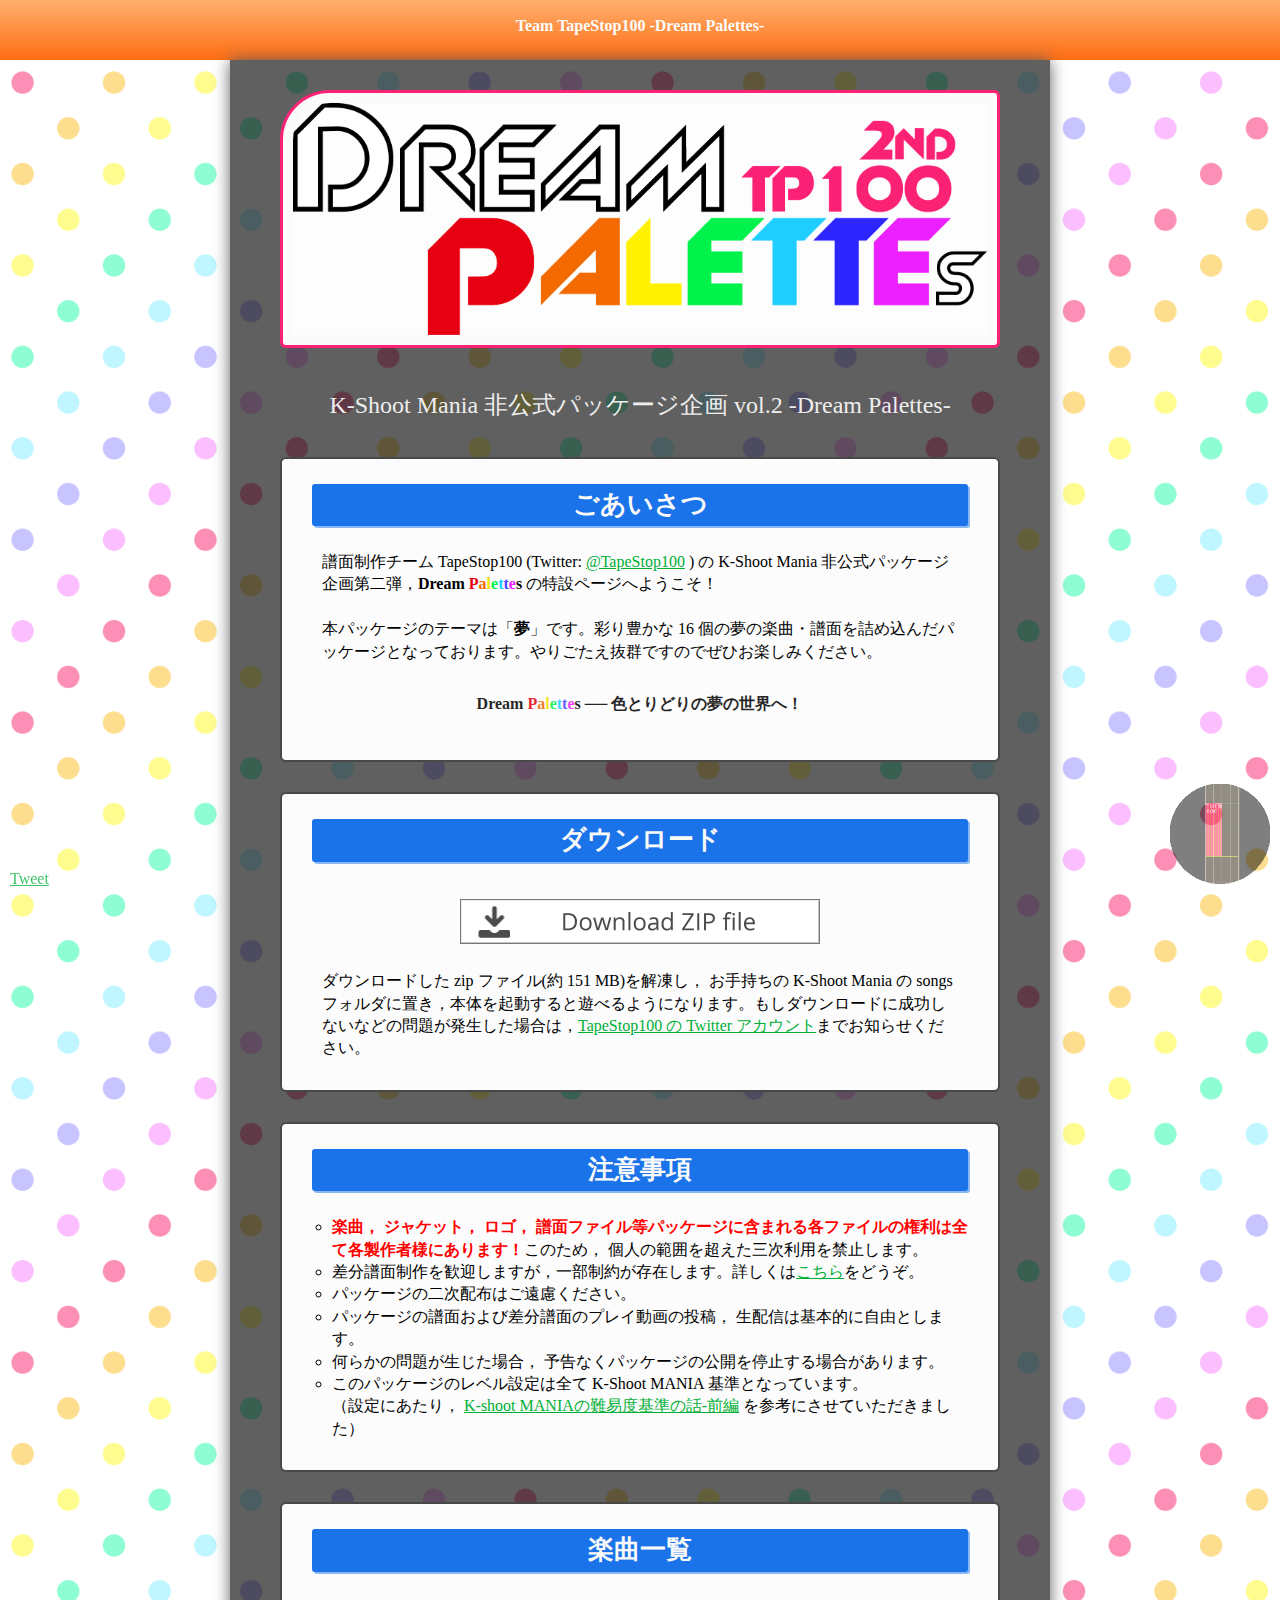
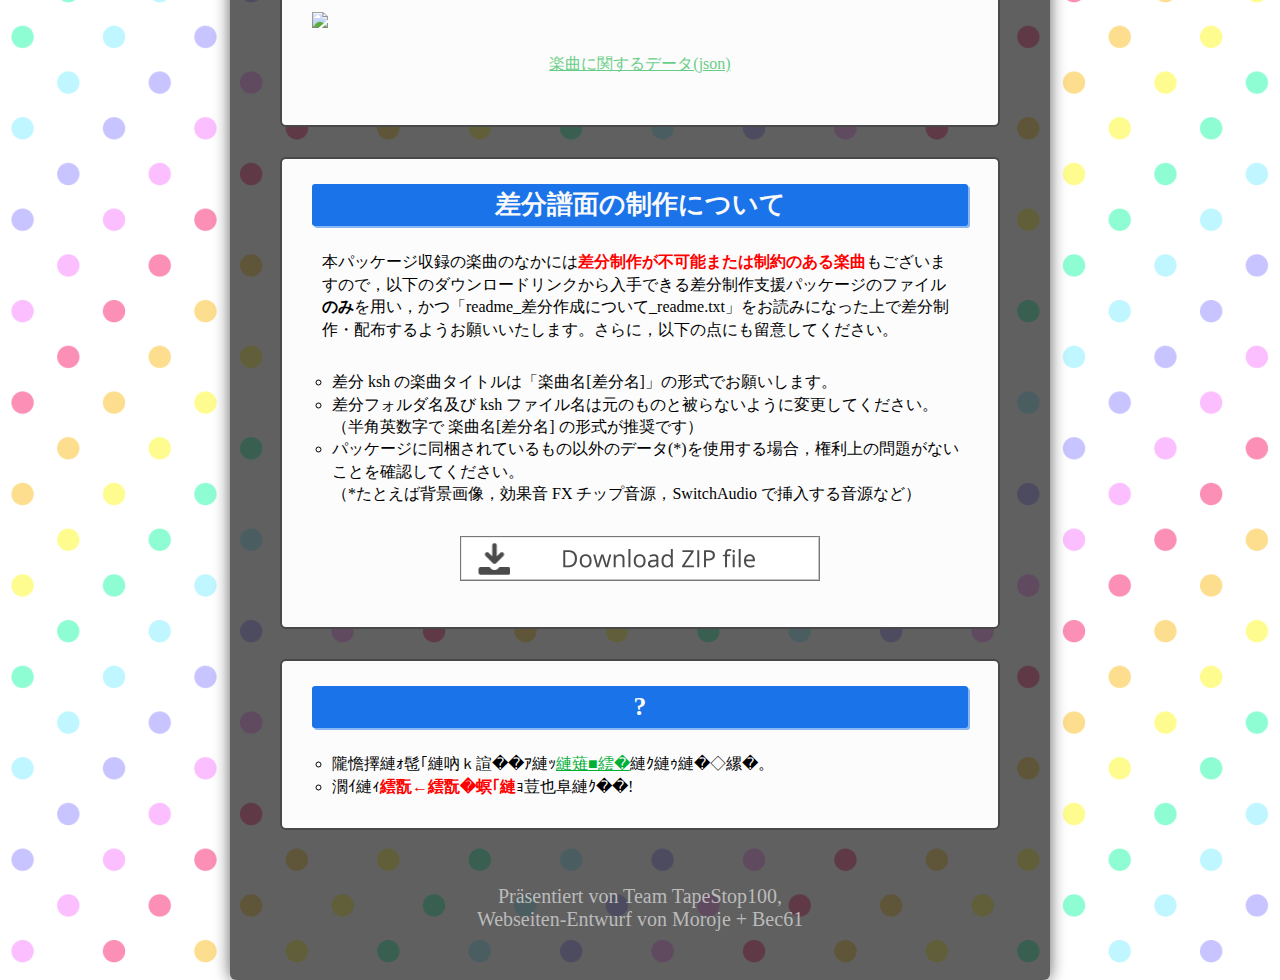
==== index.html @ 7ea4855f "add pages" ====
<!DOCTYPE html>
<html lang="ja">
<head>
	<meta charset="UTF-8">
	<title>K-Shoot Mania 非公式パッケージ企画 vol.2 "Dream Palettes"</title>
	<link rel="stylesheet" type="text/css" href="./style.css">
	<meta http-equiv="X-UA-Compatible" content="IE=edge">
</head>
<body>

<div id="tweetbutton"><a href="https://twitter.com/share" class="twitter-share-button" data-url="http://64bitosx.web.fc2.com/DP/" data-size="large">Tweet</a></div>
<script>!function(d,s,id){var js,fjs=d.getElementsByTagName(s)[0],p=/^http:/.test(d.location)?'http':'https';if(!d.getElementById(id)){js=d.createElement(s);js.id=id;js.src=p+'://platform.twitter.com/widgets.js';fjs.parentNode.insertBefore(js,fjs);}}(document, 'script', 'twitter-wjs');</script>

<header>
<p>
Team TapeStop100 -Dream Palettes-
</p>
</header>

<div id="bg">
<div id="tpslogo"><img src="tpstp100.png" width="100" height="100"></div>
<div class="flexbox">
<div id="wrapper">
	
	<div id="header"><img src="logo.png" alt="K-Shoot Mania 非公式パッケージ企画 vol.2 -Dream Palettes-">
	<p id="description">
	K-Shoot Mania 非公式パッケージ企画 vol.2 -Dream Palettes-
	</p>
	</div>
	
	<!-- <p style="text-align: center;"><a href="index_en.html">English Version</a></p> -->
	
	<main>
	
	<article>
	
		<section><h2>ごあいさつ</h2>
		
		<p>
		譜面制作チーム TapeStop100 (Twitter: <a href="https://twitter.com/TapeStop100">@TapeStop100</a> ) の K-Shoot Mania 非公式パッケージ企画第二弾，<span class="palette">Dream <span style="color: #e60012">P</span><span style="color: #f26a00">a</span><span style="color: #f2e400">l</span><span style="color: #00f24b">e</span><span style="color: #1eceff">t</span><span style="color: #4c45ff">t</span><span style="color: #ec1fff">e</span>s</span> の特設ページへようこそ！<br>
		</p>
		
		<p>
		<br>
		本パッケージのテーマは「<b>夢</b>」です。彩り豊かな 16 個の夢の楽曲・譜面を詰め込んだパッケージとなっております。やりごたえ抜群ですのでぜひお楽しみください。
		</p>
		
		<p class="phrase">
		Dream <span class="palette"><span style="color: #e60012">P</span><span style="color: #f26a00">a</span><span style="color: #f2e400">l</span><span style="color: #00f24b">e</span><span style="color: #1eceff">t</span><span style="color: #4c45ff">t</span><span style="color: #ec1fff">e</span>s</span> ── 色とりどりの夢の世界へ！
		</p>
		</section>
	
		<section>
		<h2>ダウンロード</h2>
		<div class="download" style="padding-bottom: 20px; padding-top: 12px;">
		<a href="https://drive.google.com/open?id=1UaO6Bb0BRZljCzBQ6SsxxyRoCVjkD1Nb" target="_blank"><img src="Download.png" alt="パッケージをダウンロード(151MB)"></a>
		</div>
		<p>
		ダウンロードした zip ファイル(約 151 MB)を解凍し， お手持ちの K-Shoot Mania の songs フォルダに置き，本体を起動すると遊べるようになります。もしダウンロードに成功しないなどの問題が発生した場合は，<a href="https://twitter.com/TapeStop100">TapeStop100 の Twitter アカウント</a>までお知らせください。
		</p>
		<!--
		<p>
		<strong><time></time></strong>
		</p>
		-->
		</section>		
		<section>
		<h2>注意事項</h2>
		<p>
		<ul>
			<li><strong>楽曲， ジャケット， ロゴ， 譜面ファイル等パッケージに含まれる各ファイルの権利は全て各製作者様にあります！</strong>このため， 個人の範囲を超えた三次利用を禁止します。</li>
			<li>差分譜面制作を歓迎しますが，一部制約が存在します。詳しくは<a href="#sabun">こちら</a>をどうぞ。</li>
			<li>パッケージの二次配布はご遠慮ください。</li>
			<li>パッケージの譜面および差分譜面のプレイ動画の投稿， 生配信は基本的に自由とします。</li>
			<li>何らかの問題が生じた場合， 予告なくパッケージの公開を停止する場合があります。</li>
			<li>このパッケージのレベル設定は全て K-Shoot MANIA 基準となっています。<br>（設定にあたり， <a href="http://kshootenko.web.fc2.com/advent/1211.html">K-shoot MANIAの難易度基準の話-前編</a> を参考にさせていただきました）</li>
		</ul>
		</p>
		</section>

		
		
		<section>
		<h2>楽曲一覧</h2>
		<img src="dp_resized.png" style="display: block; margin: 0 auto; padding: 15px 0px;">
		<p class="caption">
		<a href="liste.json">楽曲に関するデータ(json)</a>
		</p>
		<!--
		<img src="tapestry.jpg" id="tap">
		<p class="caption">Derivative work using <a href="https://www.spacetelescope.org/images/potw1452a/">NGC 6535 by ESA/Hubble & NASA</a>, licensed under CC BY 2.0</p>
		<div class="flexbox">
		<table id="listTable">
			<tr>
				<td id="title">曲名</td>
				<td id="composer">作曲者</td>
				<td id="illustrator">ジャケット</td>
				<td id="difficulty">難易度</td>
				<td id="effector">エフェクター</td>
			</tr>
		</table>
		</div>
		<p class="caption">
		<a href="list.json">曲一覧を json で見る</a>
		</p>
		-->
		</section>
		<!-- <script src="tuneList.js" charset="UTF-8"></script> -->

				
		<section id="sabun">
		<h2>差分譜面の制作について</h2>
		<p>
		本パッケージ収録の楽曲のなかには<strong>差分制作が不可能または制約のある楽曲</strong>もございますので，以下のダウンロードリンクから入手できる差分制作支援パッケージのファイル<b>のみ</b>を用い，かつ「readme_差分作成について_readme.txt」をお読みになった上で差分制作・配布するようお願いいたします。さらに，以下の点にも留意してください。
		</p>
		<ul style="margin-top: 30px;">
		<li>差分 ksh の楽曲タイトルは「楽曲名[差分名]」の形式でお願いします。</li>
		<li>差分フォルダ名及び ksh ファイル名は元のものと被らないように変更してください。（半角英数字で 楽曲名[差分名] の形式が推奨です）</li>
		<li>パッケージに同梱されているもの以外のデータ(*)を使用する場合，権利上の問題がないことを確認してください。<br>（*たとえば背景画像，効果音 FX チップ音源，SwitchAudio で挿入する音源など）</li>
		</ul>
		<div class="download" style="padding-top: 30px; padding-bottom: 10px;">
		<a href="https://drive.google.com/open?id=1zCIrQMIttcvBR8GjSX5NFJolP8Bg_TbE" target="_blank"><img src="Download.png" alt="差分制作支援パッケージをダウンロード"></a>
		</div>
		</section>
		
		<section>
		<h2>?</h2>
		<ul>
			<li>隴憺擇縺ｫ髢｢縺吶ｋ諠��ｱ縺ｯ<a href="nm.html">縺薙■繧�</a>縺ｸ縺ｩ縺�◇縲�。</li>
			<li>濶ｲ縺ｨ<strong>繧翫←繧翫�螟｢縺</strong>ｮ荳也阜縺ｸ��!</li>
		</section>
		
	</article>
	
	</main>

	<footer>
	Präsentiert von Team TapeStop100,<br>
	Webseiten-Entwurf von Moroje + Bec61
	</footer>
	
</div>
</div>
</div>
</body>
</html>
---- style.css ----
@charset "utf-8";
@import url(http://fonts.googleapis.com/earlyaccess/notosansjapanese.css);
@import url('https://fonts.googleapis.com/css?family=Ubuntu');
*{
	margin: 0px;
    padding: 0px; 
	box-sizing: border-box;
}
#fc2_footer{
	text-align: center !important;
}
header{
	width: 100%;
	height: 60px;
	/* background-color: #FC4A93; */
	padding: 15px;
	color: #fcfcfc;
	font-family: "Segoe UI";
	font-weight: bold;
	background: rgb(255,195,146);
	background: linear-gradient(180deg, rgba(255,195,146,1) 0%, rgba(255,176,111,1) 0%, rgba(255,109,18,1) 100%);
}
#header > img{
	width: 100%;
	heiht: 100%;
	text-align: center;
	padding: 10px;
	background-color: #fafafa;
	border: solid 3px #FB2276;
	border-radius: 6px;
	border-top-left-radius: 50px;
}
body{
	/*background: linear-gradient(to bottom, #FEFEFE 0%, #FFDBBE 50%);*/
	background-color: #fdfdfd;
	color: #000000;
	font-family: "Lato", "Noto Sans Japanese";
	line-height: 140%;
	word-wrap: break-word;
	padding: 0px;
	margin: 0px;
	height: 100%; 
	text-align: center;
}
#bg{
	background: url('pasteldots_640.png');
	height: 100%;
    min-height: 100%;
	text-align: left;
}
body > #bg { 
    height: auto; 
}
.flexbox{
	display: flex;
	justify-content: center;
	align-items: center;
}
#wrapper{
	width: 820px;
	background-color: rgba(10, 10, 10, 0.65);
	padding: 50px;
	padding-top: 30px;
	box-shadow: 0 0 16px #606060;
	border-radius: 0px 0px 6px 6px;
}
footer{
	padding: 55px 0px 0px 0px;
	text-align: center;
	font-size: 125%;
	font-family: "Ubuntu Light";
	color: #bbbbbb;
}
h2{
	font-size: 160%;
	/* padding-bottom: 10px; */
	/* border-bottom: 3px dotted #F26A00; */
	/* padding-top: 40px; */
	text-align: center;
	background-color: #1A73E8;
	color: #fafafa;
	font-family: Roboto;
	/* font-weight: normal; */
	padding: 10px;
	margin: 0px;
	margin-bottom: 25px;
	border-radius: 3px;
	box-shadow: 2px 2px #89b7f3;
}
section{
	/* border: 3px dotted #1A73E8; */
	border: solid 2px #484848;
	background-color: #fcfcfc;
	margin: 0px;
	margin-top: 30px;
	padding: 30px;
	padding-top: 25px;
	border-radius: 6px;
}
section p{
	padding: 0px 10px;
}
.palette{
	font-weight: bold;
}
#tpslogo{
	position:fixed;
	bottom:10px;
	right:10px;
	opacity: 0.5;
	margin: 0px;
	padding: 0px;
}
#tweetbutton{
	position:fixed;
	bottom:10px;
	left:10px;
	opacity: 0.75;
	margin: 0px;
	padding: 0px;
}
#tpslogo:hover{
	transition-timing-function:ease-in-out;
	transition-duration:4s;
	transform: rotateX(720deg) rotateY(720deg) rotateZ(720deg);
}
.download{
	text-align: center;
	width: 90%;
	margin: 0 auto;
}
a{
	color: #00b036;
}
a:hover{
	color: #00d341;
}
#tap{
	border: 5px solid #111111;
	margin: 0 auto;
}
.caption{
	text-align: center;
	opacity: 0.6;
	padding: 10px 0px 20px 0px;
}
.phrase{
	text-align: center;
	opacity: 0.85;
	padding: 30px 0px 15px 0px;
	font-weight: bold;
}
#listTable{
	table-layout: fixed;
	width: 675px;
	margin: 0 auto;
}
#title{
	width: 20%;
}
#composer{
	width: 12%;
}
#illustrator{
	width: 13%;
}
#difficulty{
	width: 10%;
}
#effector{
	width: 45%;
}
table{
	border-width: 0;
	border-collapse: collapse;
	padding-top: 15px;
	padding-bottom: 15px;
}
tr:first-child{
	border: solid #fafafa;
	border-width: 1px 0px;
	text-align: center;
	background-color: #201050;
}
tr:last-child{
	border: solid #fafafa 0px;
	border-bottom-width: 1px;
}
tr:hover{
	background-color: #111111;
}
tr:first-child:hover{
	background-color: #180828;
}
td{
	padding: 20px 5px 20px 5px;
	word-wrap: break-word;
	text-align: center;
}
strong{
	color: #ff0000;
}
#description{
	text-align: center;
	font-size: 150%;
	color: #eeeeee;
	margin: 40px 0px;
}
ul{
	padding-left: 20px;
	list-style-type: circle;
}
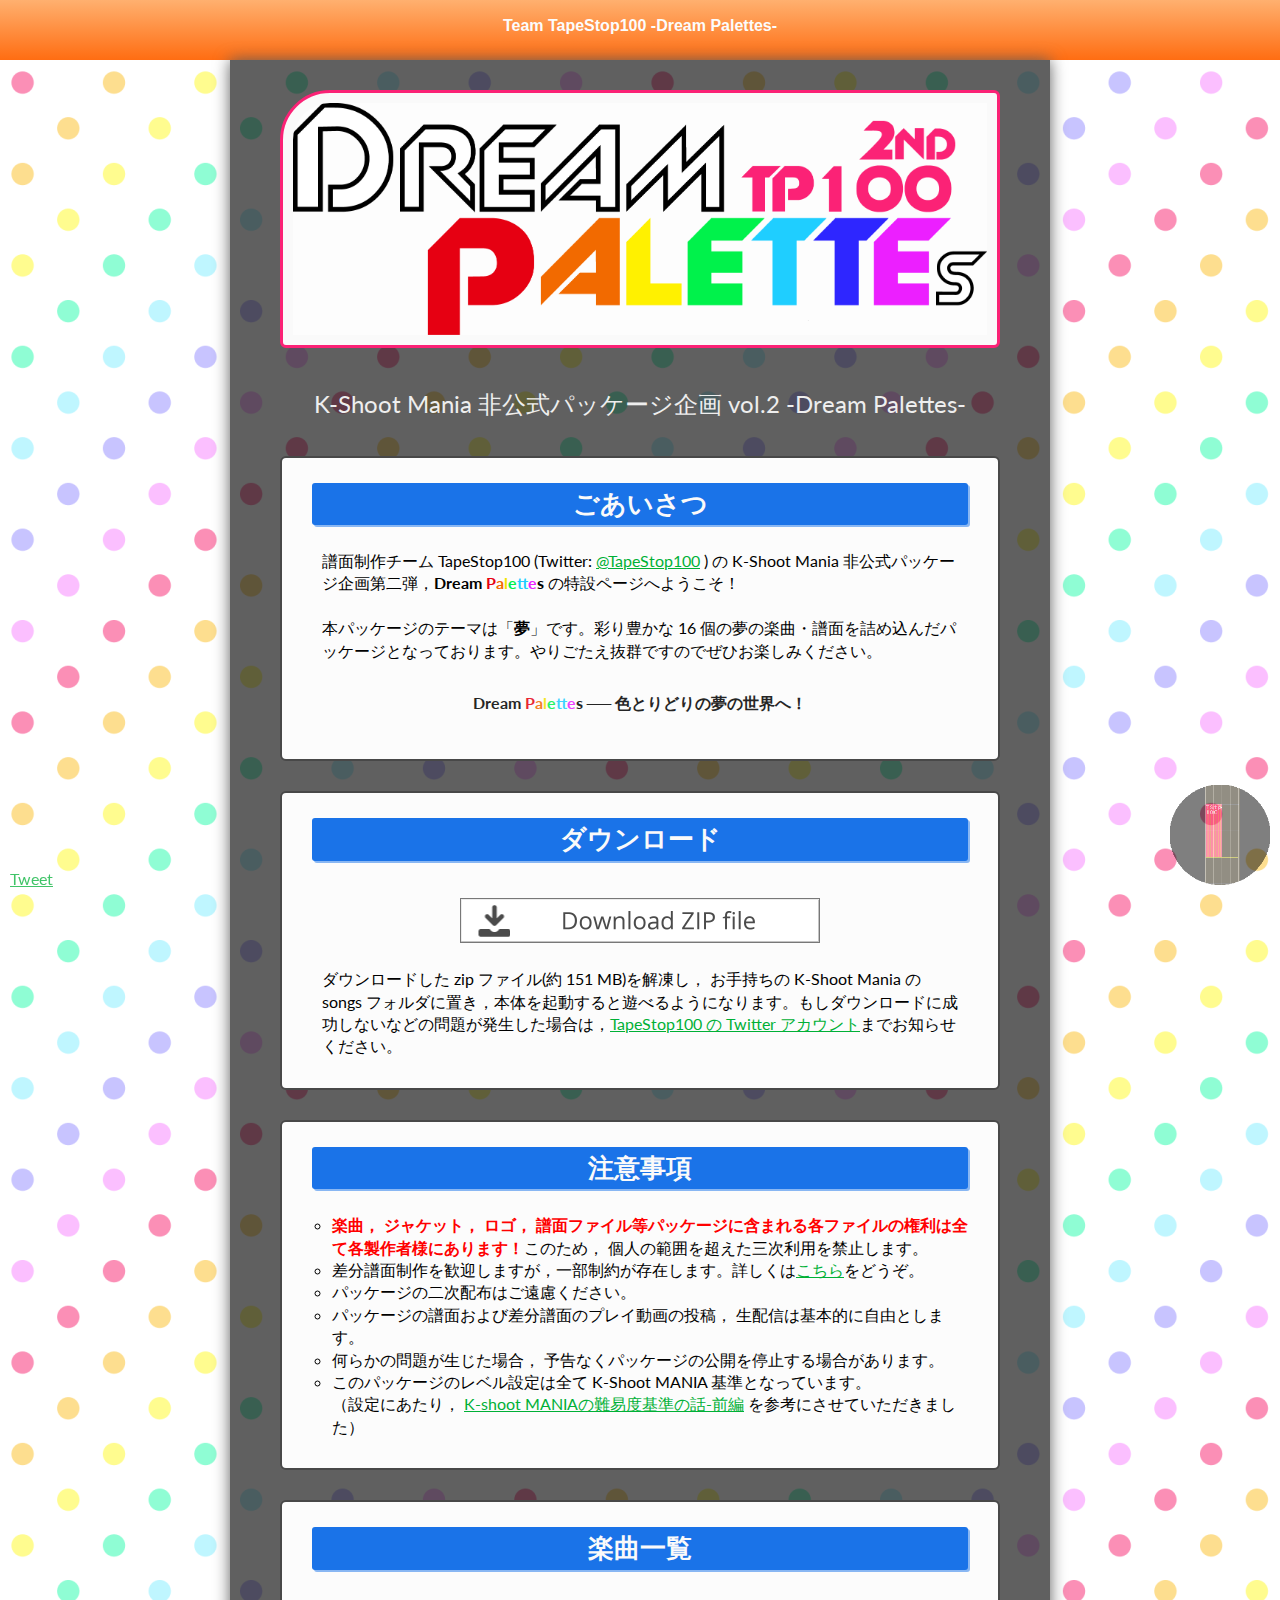
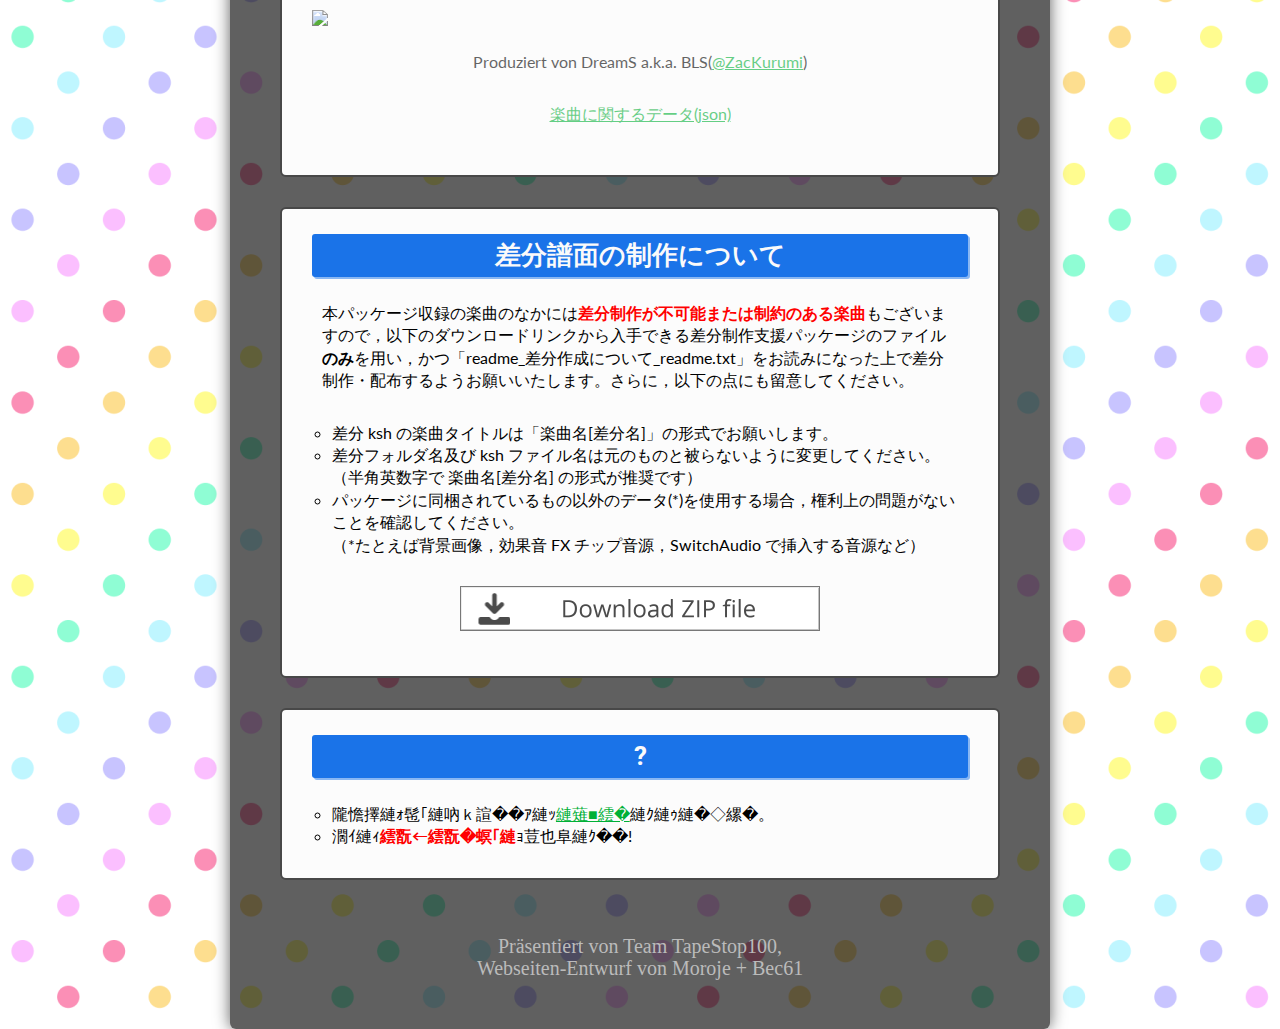
==== commit 1002c7da: "Update index.html" ====
--- a/index.html
+++ b/index.html
@@ -83,8 +83,13 @@
 		<section>
 		<h2>楽曲一覧</h2>
 		<img src="dp_resized.png" style="display: block; margin: 0 auto; padding: 15px 0px;">
+		
+		<p class="caption">
+		Produziert von DreamS a.k.a. BLS(<a href="https://twitter.com/ZacKurumi">@ZacKurumi</a>)
+		</p>
 		<p class="caption">
 		<a href="liste.json">楽曲に関するデータ(json)</a>
+		<!-- firefox だとそれっぽく表示してくれるのでありがたい(Chrome未確認) -->
 		</p>
 		<!--
 		<img src="tapestry.jpg" id="tap">
@@ -143,4 +148,4 @@
 </div>
 </div>
 </body>
-</html>+</html>
--- a/style.css
+++ b/style.css
@@ -1,6 +1,8 @@
 @charset "utf-8";
 @import url(http://fonts.googleapis.com/earlyaccess/notosansjapanese.css);
 @import url('https://fonts.googleapis.com/css?family=Ubuntu');
+@import url('https://fonts.googleapis.com/css?family=Roboto');
+@import url('https://fonts.googleapis.com/css?family=Lato');
 *{
 	margin: 0px;
     padding: 0px; 
@@ -15,7 +17,7 @@
 	/* background-color: #FC4A93; */
 	padding: 15px;
 	color: #fcfcfc;
-	font-family: "Segoe UI";
+	font-family: "Helvetica", "Roboto";
 	font-weight: bold;
 	background: rgb(255,195,146);
 	background: linear-gradient(180deg, rgba(255,195,146,1) 0%, rgba(255,176,111,1) 0%, rgba(255,109,18,1) 100%);
@@ -209,4 +211,4 @@
 ul{
 	padding-left: 20px;
 	list-style-type: circle;
-}+}
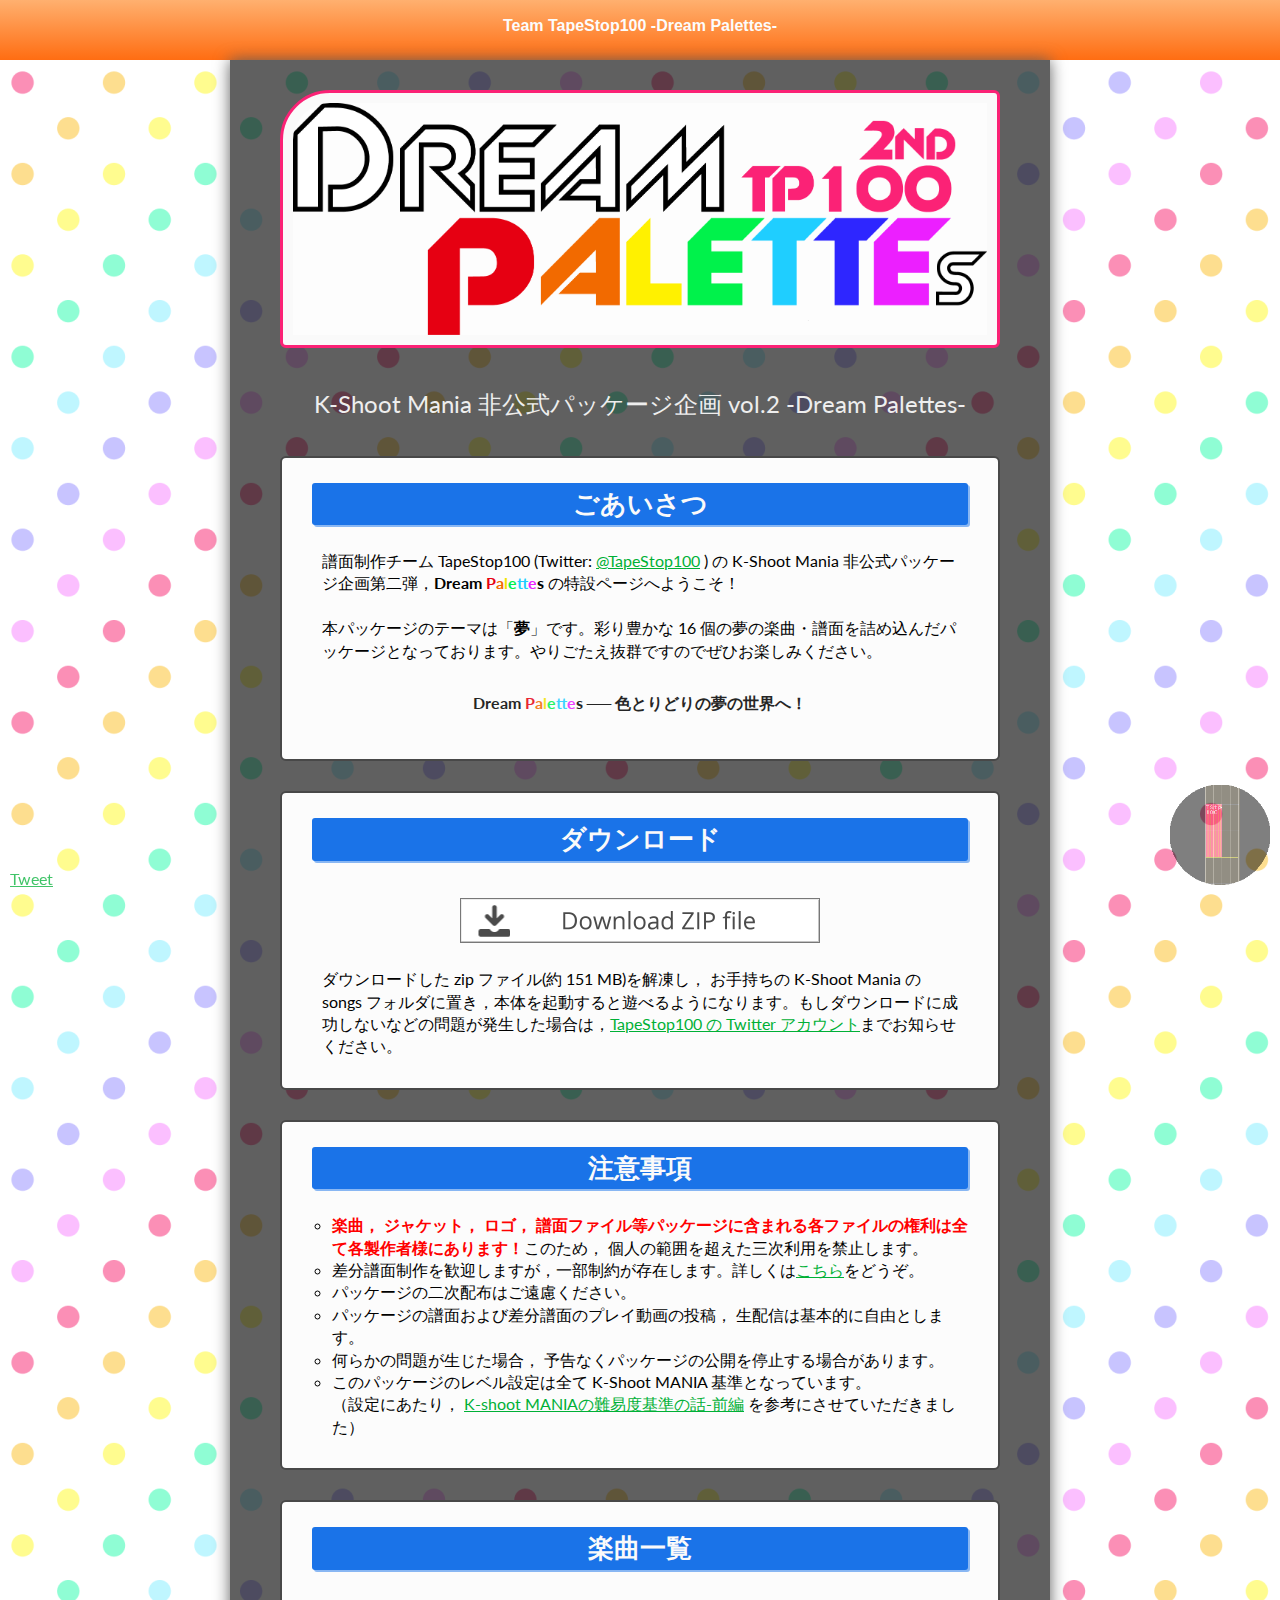
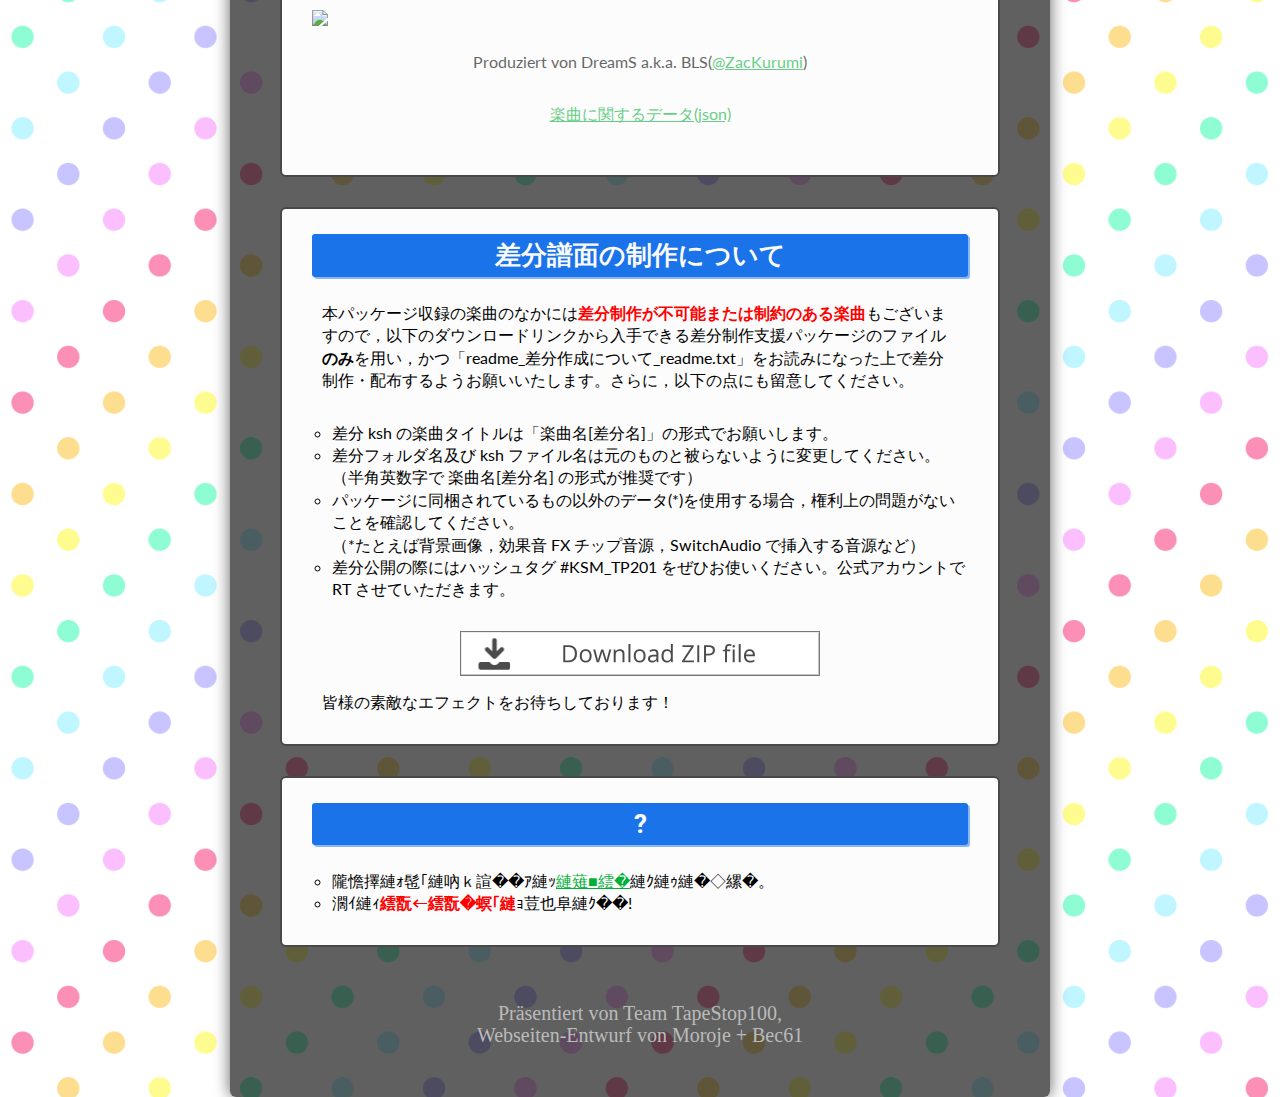
==== commit bddf5c80: "Update index.html" ====
--- a/index.html
+++ b/index.html
@@ -82,7 +82,7 @@
 		
 		<section>
 		<h2>楽曲一覧</h2>
-		<img src="dp_resized.png" style="display: block; margin: 0 auto; padding: 15px 0px;">
+		<img src="DP_resized.png" style="display: block; margin: 0 auto; padding: 15px 0px;">
 		
 		<p class="caption">
 		Produziert von DreamS a.k.a. BLS(<a href="https://twitter.com/ZacKurumi">@ZacKurumi</a>)
@@ -122,10 +122,14 @@
 		<li>差分 ksh の楽曲タイトルは「楽曲名[差分名]」の形式でお願いします。</li>
 		<li>差分フォルダ名及び ksh ファイル名は元のものと被らないように変更してください。（半角英数字で 楽曲名[差分名] の形式が推奨です）</li>
 		<li>パッケージに同梱されているもの以外のデータ(*)を使用する場合，権利上の問題がないことを確認してください。<br>（*たとえば背景画像，効果音 FX チップ音源，SwitchAudio で挿入する音源など）</li>
+		<li>差分公開の際にはハッシュタグ #KSM_TP201 をぜひお使いください。公式アカウントで RT させていただきます。</li>
 		</ul>
 		<div class="download" style="padding-top: 30px; padding-bottom: 10px;">
 		<a href="https://drive.google.com/open?id=1zCIrQMIttcvBR8GjSX5NFJolP8Bg_TbE" target="_blank"><img src="Download.png" alt="差分制作支援パッケージをダウンロード"></a>
 		</div>
+		<p>
+		皆様の素敵なエフェクトをお待ちしております！
+		</p>
 		</section>
 		
 		<section>
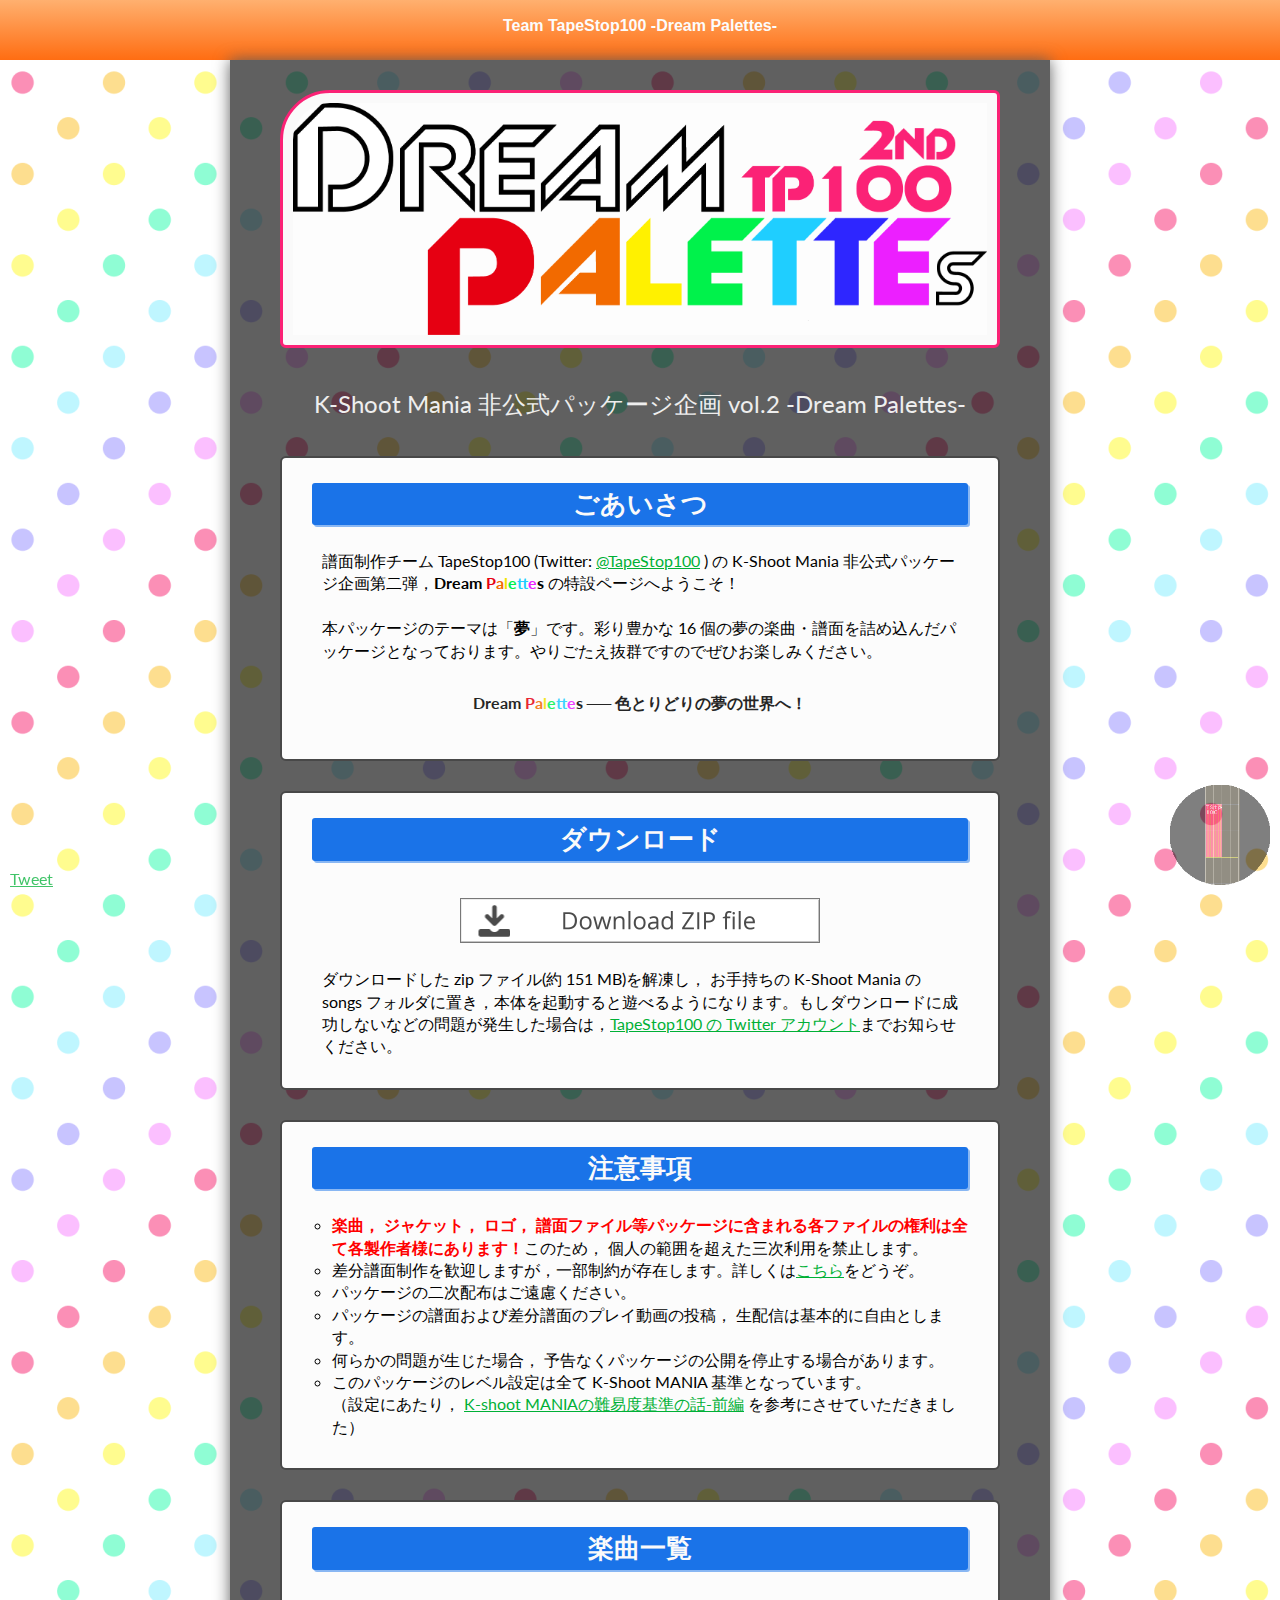
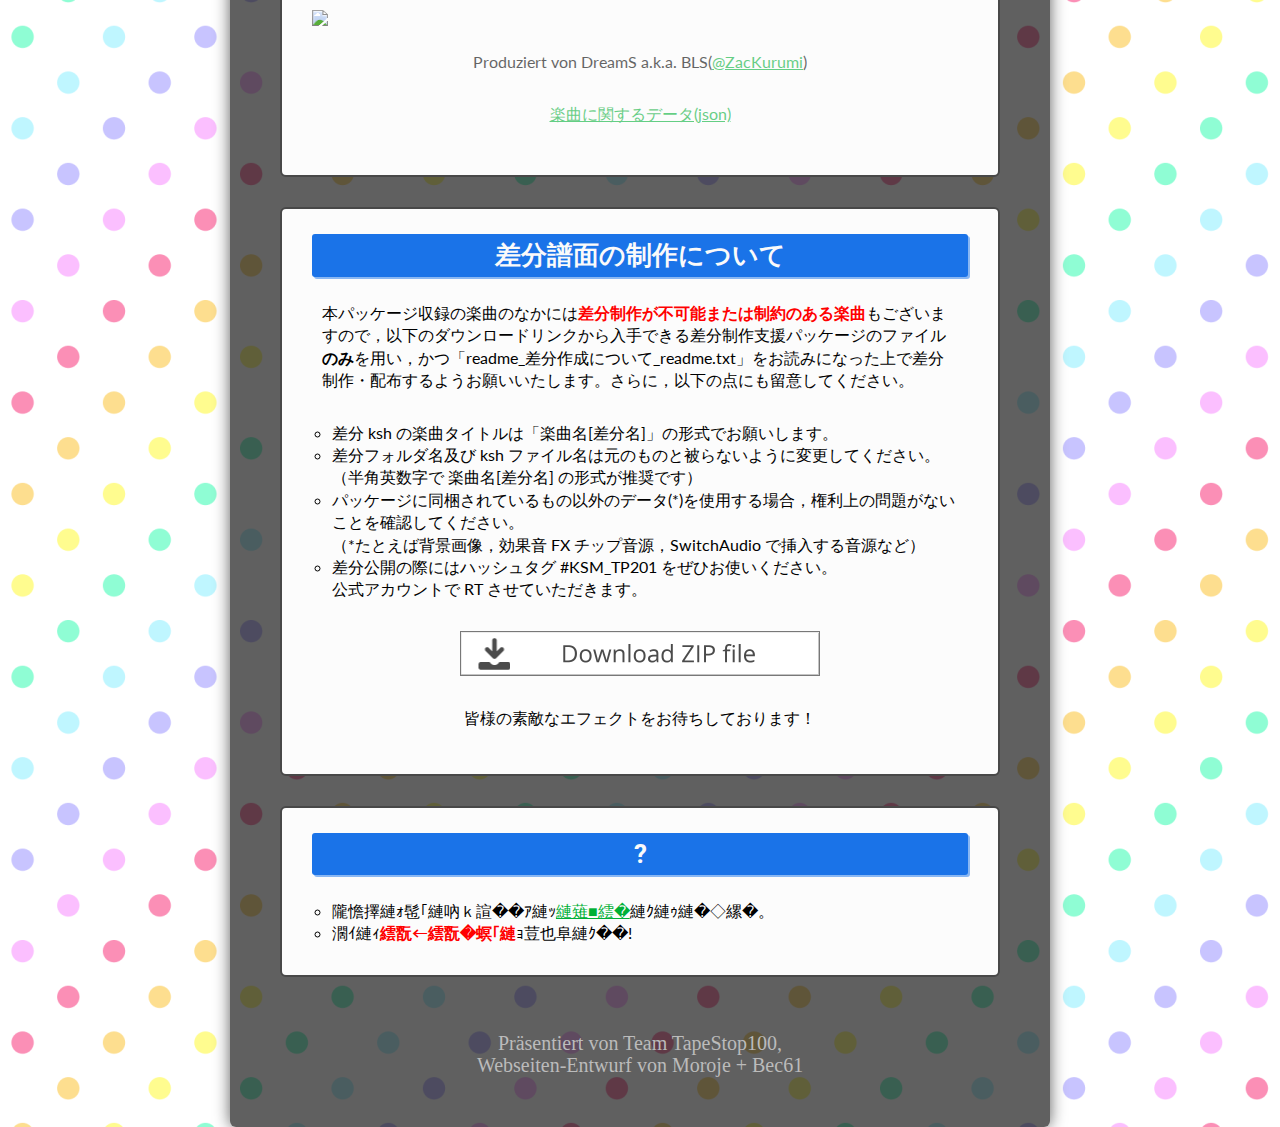
==== commit 3a3f3146: "Update index.html" ====
--- a/index.html
+++ b/index.html
@@ -122,12 +122,12 @@
 		<li>差分 ksh の楽曲タイトルは「楽曲名[差分名]」の形式でお願いします。</li>
 		<li>差分フォルダ名及び ksh ファイル名は元のものと被らないように変更してください。（半角英数字で 楽曲名[差分名] の形式が推奨です）</li>
 		<li>パッケージに同梱されているもの以外のデータ(*)を使用する場合，権利上の問題がないことを確認してください。<br>（*たとえば背景画像，効果音 FX チップ音源，SwitchAudio で挿入する音源など）</li>
-		<li>差分公開の際にはハッシュタグ #KSM_TP201 をぜひお使いください。公式アカウントで RT させていただきます。</li>
+		<li>差分公開の際にはハッシュタグ #KSM_TP201 をぜひお使いください。<br>公式アカウントで RT させていただきます。</li>
 		</ul>
 		<div class="download" style="padding-top: 30px; padding-bottom: 10px;">
 		<a href="https://drive.google.com/open?id=1zCIrQMIttcvBR8GjSX5NFJolP8Bg_TbE" target="_blank"><img src="Download.png" alt="差分制作支援パッケージをダウンロード"></a>
 		</div>
-		<p>
+		<p style="text-align: center;padding-top: 16px;padding-bottom: 14px">
 		皆様の素敵なエフェクトをお待ちしております！
 		</p>
 		</section>
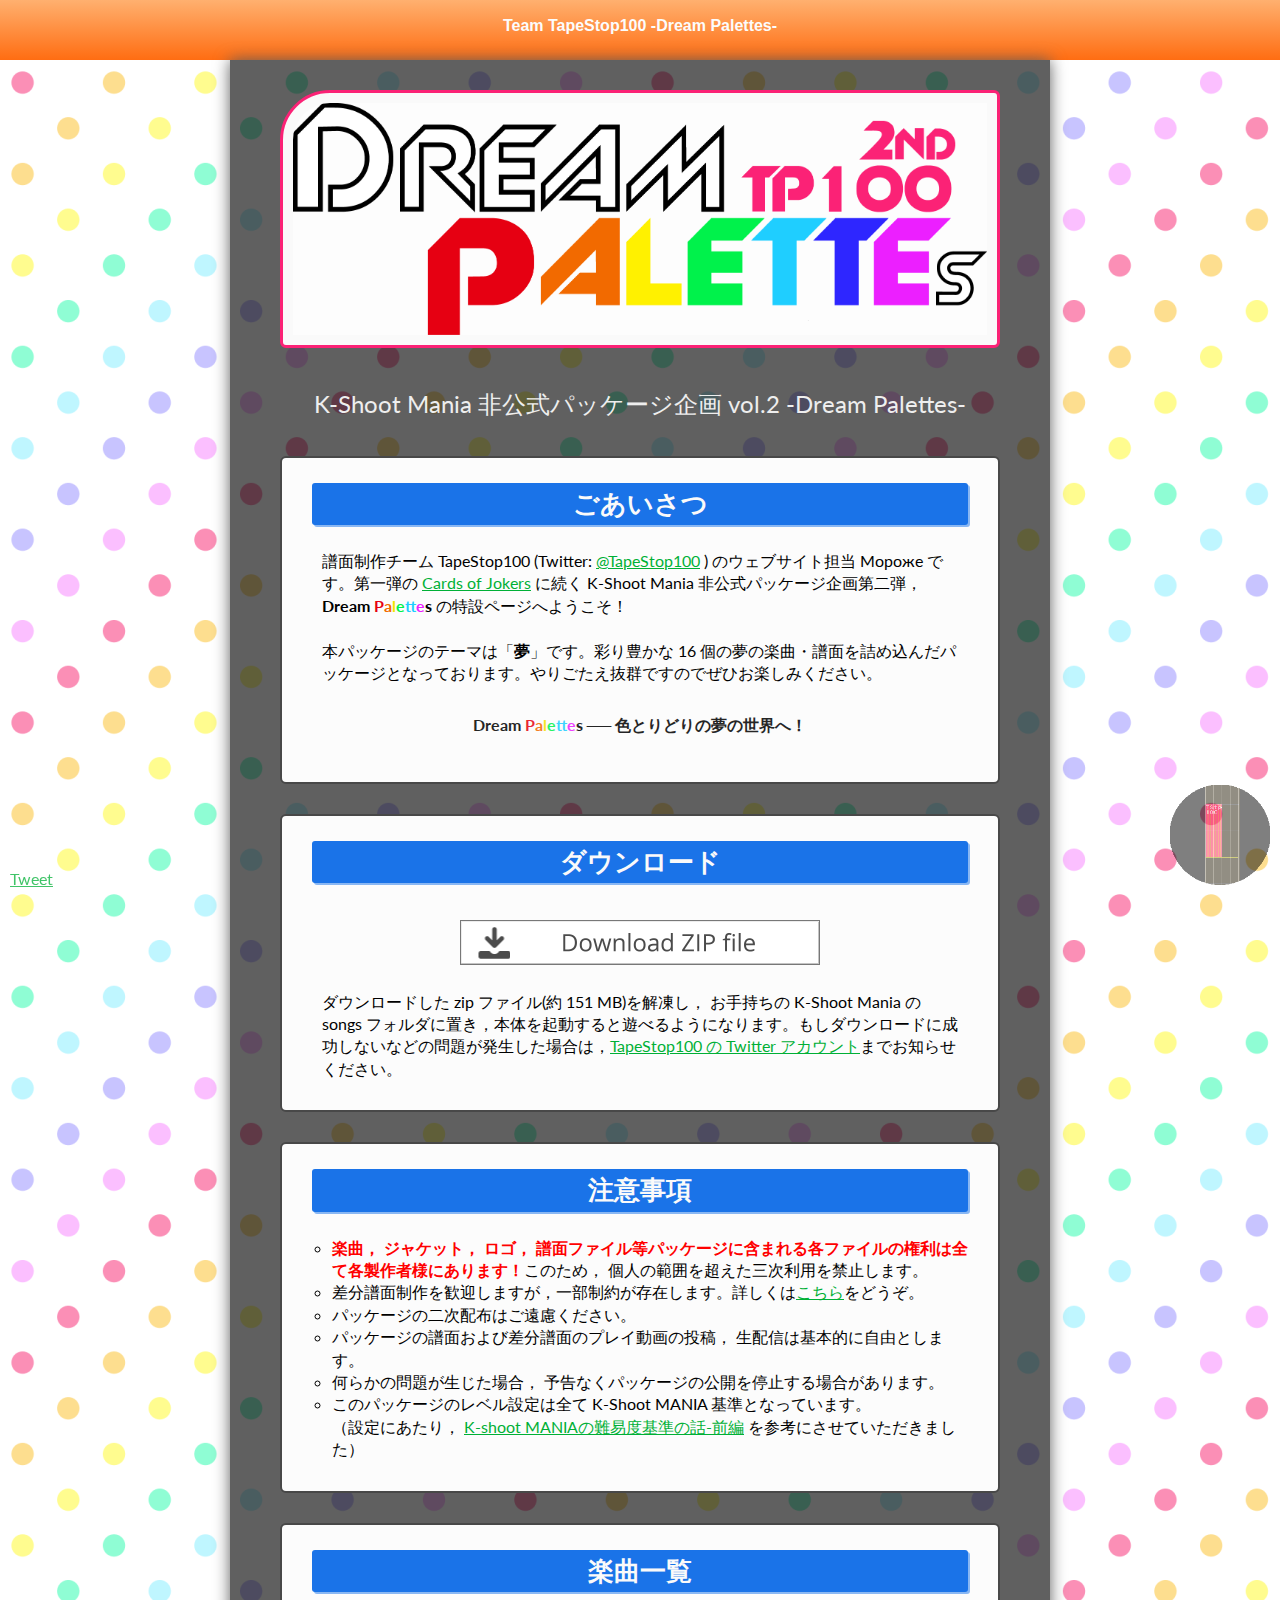
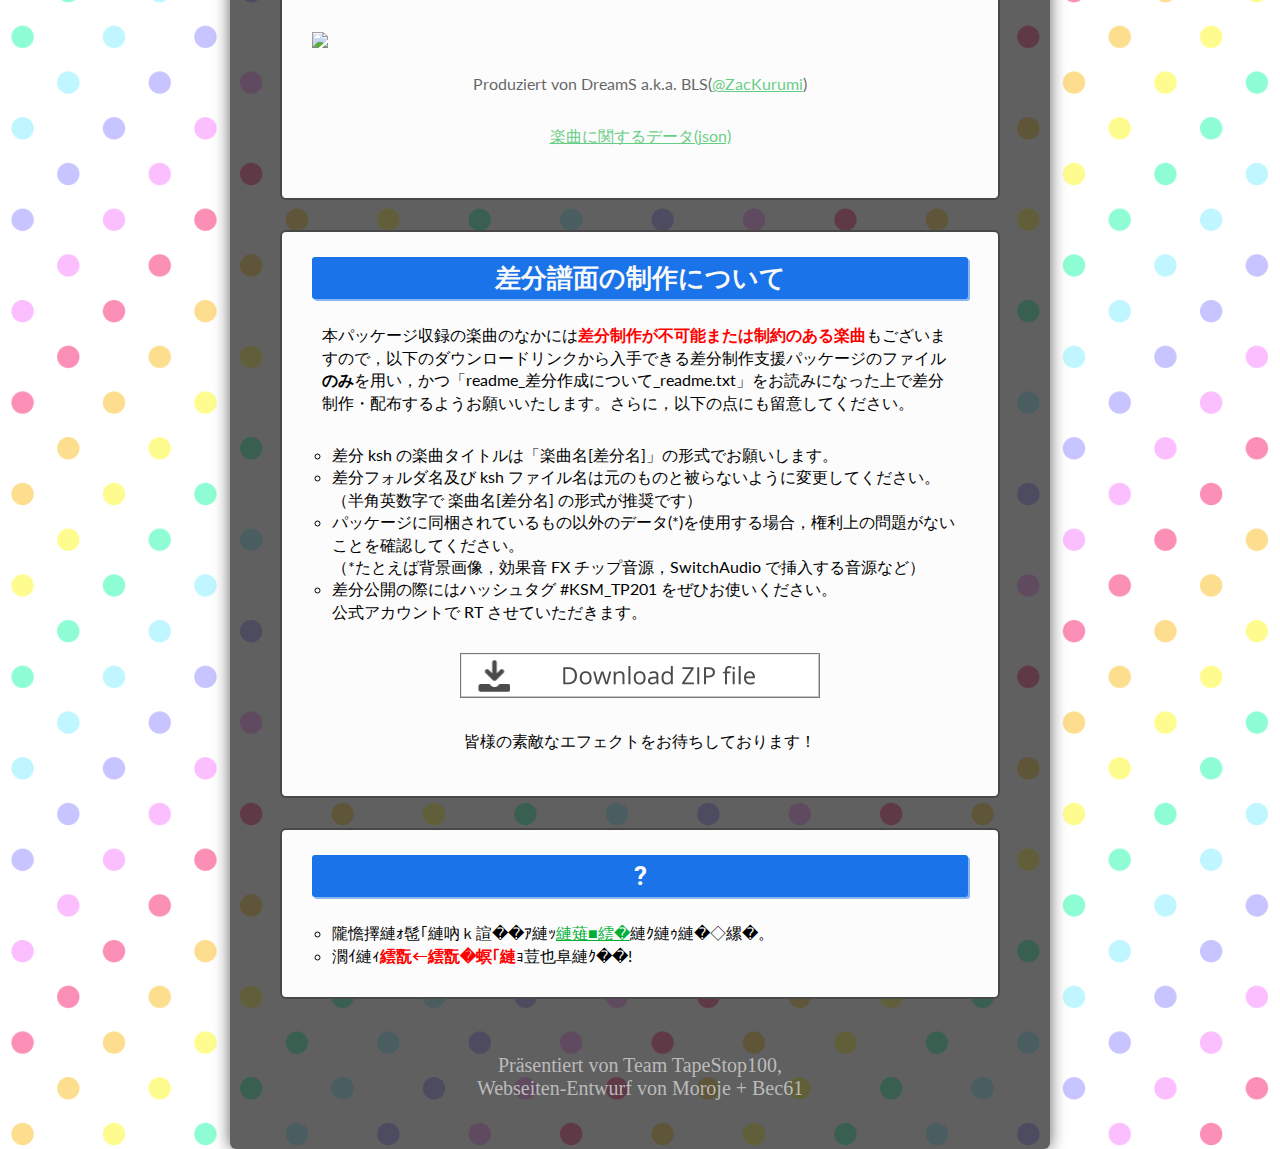
==== commit ef649298: "Update index.html" ====
--- a/index.html
+++ b/index.html
@@ -37,7 +37,7 @@
 		<section><h2>ごあいさつ</h2>
 		
 		<p>
-		譜面制作チーム TapeStop100 (Twitter: <a href="https://twitter.com/TapeStop100">@TapeStop100</a> ) の K-Shoot Mania 非公式パッケージ企画第二弾，<span class="palette">Dream <span style="color: #e60012">P</span><span style="color: #f26a00">a</span><span style="color: #f2e400">l</span><span style="color: #00f24b">e</span><span style="color: #1eceff">t</span><span style="color: #4c45ff">t</span><span style="color: #ec1fff">e</span>s</span> の特設ページへようこそ！<br>
+		譜面制作チーム TapeStop100 (Twitter: <a href="https://twitter.com/TapeStop100">@TapeStop100</a> ) のウェブサイト担当 Мороже です。第一弾の <a href="http://64bitosx.web.fc2.com/CoJ/">Cards of Jokers</a> に続く K-Shoot Mania 非公式パッケージ企画第二弾，<span class="palette">Dream <span style="color: #e60012">P</span><span style="color: #f26a00">a</span><span style="color: #f2e400">l</span><span style="color: #00f24b">e</span><span style="color: #1eceff">t</span><span style="color: #4c45ff">t</span><span style="color: #ec1fff">e</span>s</span> の特設ページへようこそ！<br>
 		</p>
 		
 		<p>
